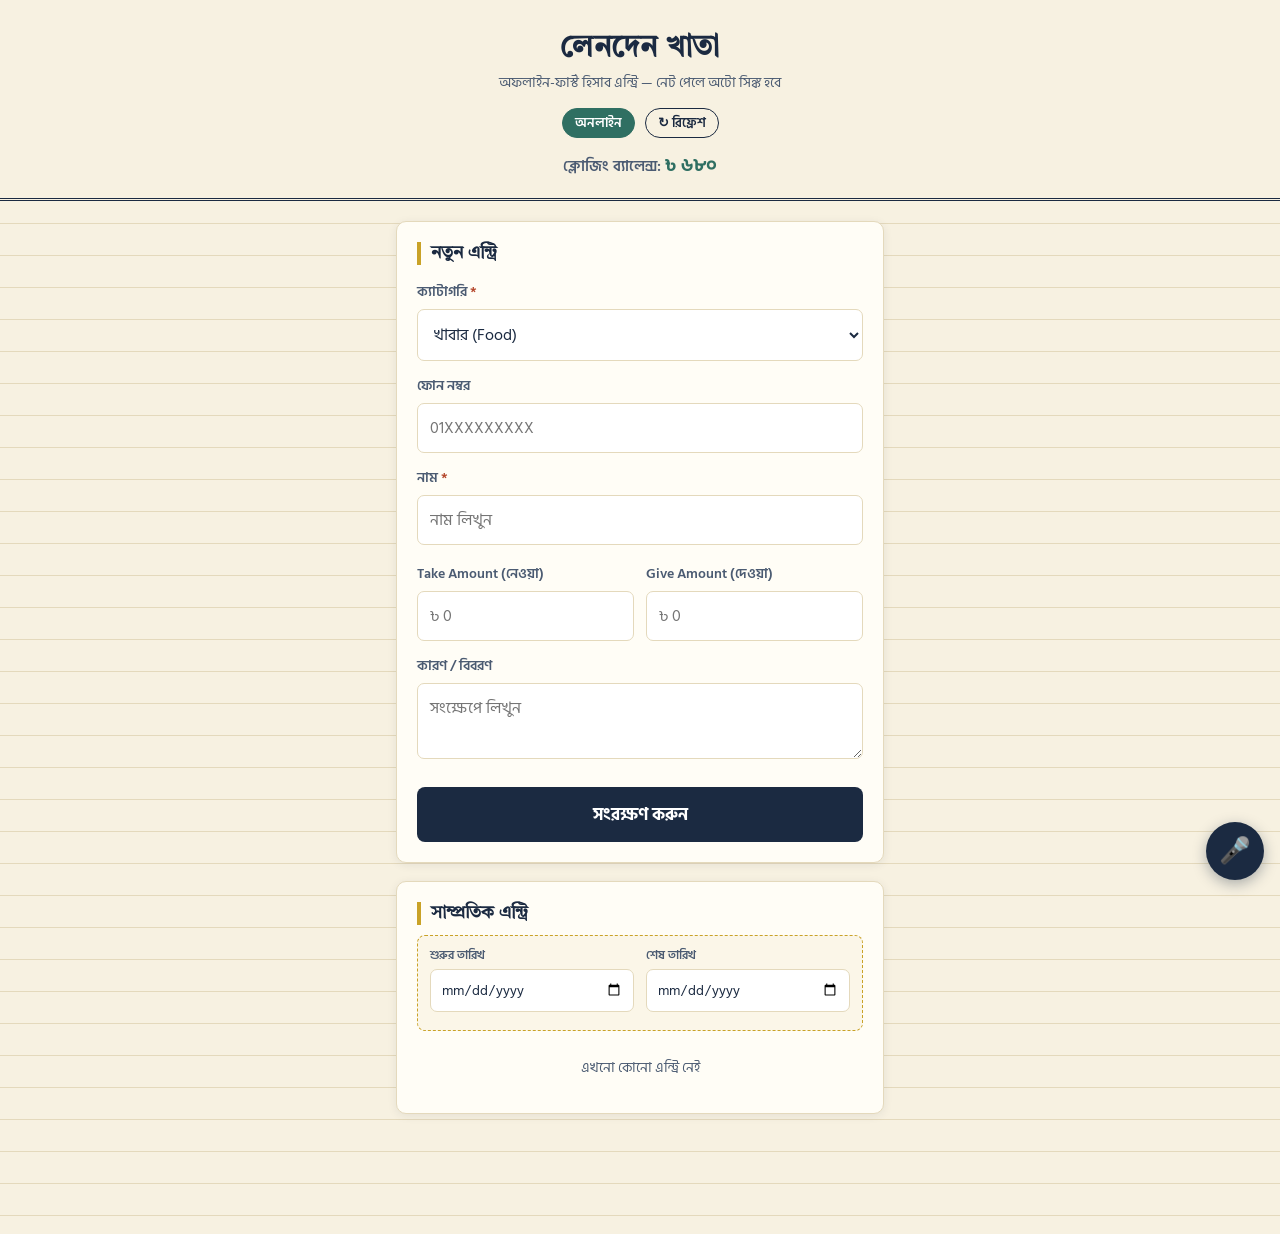
==== index (1).html @ a09d9f5d "Add files via upload" ====
<!DOCTYPE html>
<html lang="bn">
<head>
<meta charset="UTF-8">
<meta name="viewport" content="width=device-width, initial-scale=1, viewport-fit=cover">
<meta name="theme-color" content="#1B2A41">
<title>লেনদেন খাতা</title>
<link rel="manifest" href="./manifest.json">
<link rel="preconnect" href="https://fonts.googleapis.com">
<link href="https://fonts.googleapis.com/css2?family=Tiro+Bangla&family=Hind+Siliguri:wght@400;500;600;700&display=swap" rel="stylesheet">
<style>
  :root{
    --paper:#F7F1E1;
    --paper-line:#E4D9BC;
    --ink:#1B2A41;
    --ink-soft:#4B5B72;
    --teal:#2F6F62;
    --rust:#B5482D;
    --gold:#C9A227;
    --card:#FFFDF6;
  }
  *{box-sizing:border-box;}
  body{
    margin:0;
    font-family:'Hind Siliguri', sans-serif;
    background:
      repeating-linear-gradient(var(--paper) 0 31px, var(--paper-line) 31px 32px),
      var(--paper);
    color:var(--ink);
    min-height:100vh;
    padding-bottom:100px;
  }
  header{
    padding:28px 20px 18px;
    text-align:center;
    border-bottom:3px double var(--ink);
    background:var(--paper);
  }
  header h1{
    font-family:'Tiro Bangla', serif;
    font-size:1.9rem;
    margin:0 0 4px;
    letter-spacing:.5px;
  }
  header p{margin:0;color:var(--ink-soft);font-size:.85rem;}
  #status-bar{
    max-width:520px;margin:14px auto 0;padding:0 16px;
    display:flex;justify-content:center;gap:10px;font-size:.8rem;
  }
  .pill{
    padding:4px 12px;border-radius:20px;font-weight:600;
    border:1px solid var(--ink);
  }
  .pill.online{background:var(--teal);color:#fff;border-color:var(--teal);}
  .pill.offline{background:var(--rust);color:#fff;border-color:var(--rust);}
  .pill.pending{background:var(--gold);color:var(--ink);border-color:var(--gold);}
  button.pill.refresh{background:transparent;color:var(--ink);font-family:inherit;font-size:.8rem;cursor:pointer;}

  main{max-width:520px;margin:20px auto;padding:0 16px;}

  .card{
    background:var(--card);
    border:1px solid var(--paper-line);
    border-radius:10px;
    box-shadow:0 2px 10px rgba(27,42,65,.08);
    padding:20px;
    margin-bottom:18px;
  }
  .card h2{
    font-family:'Tiro Bangla', serif;
    font-size:1.1rem;
    margin:0 0 16px;
    color:var(--ink);
    border-left:4px solid var(--gold);
    padding-left:10px;
  }
  label{display:block;font-size:.85rem;font-weight:600;margin:14px 0 6px;color:var(--ink-soft);}
  #balanceBar{
    max-width:520px;margin:12px auto 0;padding:0 16px;text-align:center;
    font-size:.95rem;font-weight:600;color:var(--ink-soft);
  }
  #balanceBar b{font-size:1.15rem;color:var(--teal);}
  #balanceBar b.neg{color:var(--rust);}

  .filter-box{
    margin:0 0 12px;padding:10px 12px;background:#FBF6E8;
    border:1px dashed var(--gold);border-radius:8px;
  }
  .filter-box label{margin:0 0 4px;font-size:.75rem;}
  .filter-box input[type=date]{padding:8px 10px;font-size:.9rem;}
  .filter-actions{display:flex;justify-content:space-between;align-items:center;margin-top:8px;gap:10px;}
  .filter-summary{font-size:.75rem;color:var(--ink-soft);}
  button.clear-filter{
    border:1px solid var(--ink-soft);background:transparent;color:var(--ink);
    border-radius:6px;padding:5px 12px;font-size:.78rem;font-family:inherit;cursor:pointer;
  }

  #voiceFab{
    position:fixed;right:16px;bottom:calc(20px + env(safe-area-inset-bottom, 0px));
    width:58px;height:58px;border-radius:50%;border:none;cursor:pointer;
    background:var(--ink);color:#fff;font-size:1.6rem;line-height:1;
    box-shadow:0 4px 14px rgba(27,42,65,.35);z-index:40;
    display:flex;align-items:center;justify-content:center;
  }
  #voiceFab.listening{background:var(--rust);animation:pulse 1.1s infinite;}
  @keyframes pulse{
    0%{box-shadow:0 0 0 0 rgba(181,72,45,.55);}
    100%{box-shadow:0 0 0 18px rgba(181,72,45,0);}
  }
  #voiceBubble{
    position:fixed;right:16px;bottom:calc(88px + env(safe-area-inset-bottom, 0px));
    max-width:min(300px, calc(100vw - 32px));
    background:var(--card);border:1.5px solid var(--ink);border-radius:10px;
    padding:10px 12px;font-size:.85rem;box-shadow:0 4px 14px rgba(27,42,65,.2);
    z-index:40;display:none;
  }
  #voiceBubble.show{display:block;}

  select, input[type=text], input[type=tel], input[type=number], input[type=date], textarea{
    width:100%;padding:11px 12px;border:1.5px solid var(--paper-line);
    border-radius:7px;font-size:1rem;font-family:inherit;background:#fff;color:var(--ink);
  }
  select:focus, input:focus, textarea:focus{outline:2px solid var(--teal);border-color:var(--teal);}
  .row2{display:grid;grid-template-columns:1fr 1fr;gap:12px;}
  .hint{font-size:.75rem;color:var(--ink-soft);margin-top:4px;}
  .hint.found{color:var(--teal);font-weight:600;}
  .req::after{content:' *';color:var(--rust);}

  .sms-box{
    margin-top:16px;padding:12px;background:#FBF6E8;border:1px dashed var(--gold);
    border-radius:7px;display:flex;align-items:flex-start;gap:10px;
  }
  .sms-box input{width:auto;margin-top:3px;}
  .sms-box label{margin:0;font-weight:500;color:var(--ink);}

  button.submit{
    width:100%;margin-top:20px;padding:14px;border:none;border-radius:8px;
    background:var(--ink);color:#fff;font-size:1.05rem;font-weight:700;
    font-family:'Hind Siliguri',sans-serif;cursor:pointer;
  }
  button.submit:active{transform:scale(.99);}

  .entries h2{margin-bottom:10px;}
  .entry{
    display:flex;justify-content:space-between;align-items:center;
    padding:10px 0;border-bottom:1px solid var(--paper-line);gap:10px;
  }
  .entry:last-child{border-bottom:none;}
  .entry .meta{font-size:.78rem;color:var(--ink-soft);}
  .entry .cat{font-weight:600;}
  .entry .amt.take{color:var(--teal);font-weight:700;}
  .entry .amt.give{color:var(--rust);font-weight:700;}
  .badge{font-size:.7rem;padding:2px 8px;border-radius:10px;white-space:nowrap;}
  .badge.synced{background:#E4F1EC;color:var(--teal);}
  .badge.pending{background:#FBEFE0;color:#8a6d1f;}
  .empty{color:var(--ink-soft);font-size:.85rem;text-align:center;padding:14px 0;}

  #toast{
    position:fixed;bottom:18px;left:50%;transform:translateX(-50%);
    background:var(--ink);color:#fff;padding:10px 18px;border-radius:8px;
    font-size:.85rem;opacity:0;pointer-events:none;transition:opacity .25s;z-index:50;
  }
  #toast.show{opacity:1;}
</style>
</head>
<body>

<header>
  <h1>লেনদেন খাতা</h1>
  <p>অফলাইন-ফার্স্ট হিসাব এন্ট্রি — নেট পেলে অটো সিঙ্ক হবে</p>
  <div id="status-bar">
    <span id="netPill" class="pill offline">অফলাইন</span>
    <span id="pendingPill" class="pill pending" style="display:none;">0 পেন্ডিং</span>
    <button type="button" id="refreshBtn" class="pill refresh">↻ রিফ্রেশ</button>
  </div>
  <div id="balanceBar">ক্লোজিং ব্যালেন্স: <b id="balanceVal">৳ ০</b></div>
</header>

<main>
  <form class="card" id="entryForm">
    <h2>নতুন এন্ট্রি</h2>

    <label class="req">ক্যাটাগরি</label>
    <select id="category" required></select>

    <label id="phoneLabel">ফোন নম্বর</label>
    <input type="tel" id="phone" placeholder="01XXXXXXXXX" inputmode="numeric">
    <div class="hint" id="phoneHint"></div>

    <label class="req" id="nameLabel">নাম</label>
    <select id="nameSelect" style="display:none;"></select>
    <input type="text" id="name" required placeholder="নাম লিখুন">
    <div class="hint" id="nameHint"></div>

    <div class="row2">
      <div>
        <label>Take Amount (নেওয়া)</label>
        <input type="number" id="takeAmount" min="0" placeholder="৳ 0">
      </div>
      <div>
        <label>Give Amount (দেওয়া)</label>
        <input type="number" id="giveAmount" min="0" placeholder="৳ 0">
      </div>
    </div>

    <label>কারণ / বিবরণ</label>
    <textarea id="reason" rows="2" placeholder="সংক্ষেপে লিখুন"></textarea>

    <div class="sms-box" id="smsBox" style="display:none;">
      <input type="checkbox" id="sendSms">
      <label for="sendSms">সাবমিটের পর SMS App খুলে মেসেজ পাঠানোর সুযোগ দাও (ট্যাপ করে Send করতে হবে)</label>
    </div>

    <button type="submit" class="submit">সংরক্ষণ করুন</button>
  </form>

  <div class="card entries">
    <h2>সাম্প্রতিক এন্ট্রি</h2>
    <div class="filter-box">
      <div class="row2">
        <div>
          <label for="fromDate">শুরুর তারিখ</label>
          <input type="date" id="fromDate">
        </div>
        <div>
          <label for="toDate">শেষ তারিখ</label>
          <input type="date" id="toDate">
        </div>
      </div>
      <div class="filter-actions">
        <span class="filter-summary" id="filterSummary"></span>
        <button type="button" class="clear-filter" id="clearFilter" style="display:none;">ফিল্টার মুছুন</button>
      </div>
    </div>
    <div id="entryList"></div>
  </div>
</main>

<div id="voiceBubble"></div>
<button type="button" id="voiceFab" aria-label="ভয়েস এন্ট্রি">🎤</button>
<div id="toast"></div>

<script>
/* ================== কনফিগ ================== */
// এখানে আপনার Deploy করা Apps Script Web App URL বসান
const APPS_SCRIPT_URL = 'https://script.google.com/macros/s/AKfycbyZnIeZvuDSMK1JLPseCacLXDv7cpsm4pfjBsElm9SwBecj0oipx8O3aHS1PeA_FQvZ/exec';
const SENDER_NAME = 'সোহেল রানা';
// Sheet-এর 'My Inventory' শিটের G2 ঘরের শুরুর ব্যালেন্স (ক্লোজিং ব্যালেন্সে যোগ হয়)
const OPENING_BALANCE = 680;

const CATEGORIES = [
  ['Food','খাবার'], ['Gifts','উপহার'], ['Health/Medical','স্বাস্থ্য/চিকিৎসা'],
  ['Transportation','যাতায়াত'], ['Personal','ব্যক্তিগত'],
  ['Giving Loan','ঋণ দেওয়া'], ['Taking Loan','ঋণ নেওয়া'],
  ['Loan Repaid','ঋণ ফেরত পাওয়া'], ['Loan Paid','ঋণ পরিশোধ'],
  ['Credit Purchase','বাকিতে ক্রয়'], ['Credit Purchase Loan Paid','বাকি পরিশোধ'],
  ['Net & Electricity Bill','নেট ও বিদ্যুৎ বিল'], ['Travel','ভ্রমণ'],
  ['Donate','দান'], ['Savings','সঞ্চয়'], ['Other','অন্যান্য']
];
const PHONE_REQUIRED = ['Giving Loan','Loan Paid','Taking Loan','Loan Repaid','Credit Purchase','Credit Purchase Loan Paid'];
const SMS_ALLOWED = PHONE_REQUIRED; // একই লিস্ট

// নামের ড্রপডাউনে কাদের দেখাবে:
// 'iOwe'    = যাদের কাছে আমি ঋণী (তারা আমার কাছে টাকা পাবে)
// 'theyOwe' = যারা আমার কাছে ঋণী
// দুটোতেই "আমার কাছে যারা টাকা পাবে" চাইলে 'Loan Repaid' এর মান 'iOwe' করে দিন।
const PERSON_PICK = { 'Loan Paid': 'iOwe', 'Loan Repaid': 'theyOwe' };
let entriesCache = [];

const SMS_TEMPLATES = {
  'Taking Loan': (name, amt) => `ধন্যবাদ, ${name}।\nআপনাকে জানানো যাচ্ছে যে, ${SENDER_NAME} আপনার কাছ থেকে ${amt} টাকা ঋণ গ্রহণ করেছেন।\nইনশাআল্লাহ নির্ধারিত সময়ের মধ্যে আপনি সম্পূর্ণ টাকা ফেরত পাবেন।\nআপনার সহযোগিতার জন্য আন্তরিক ধন্যবাদ।`,
  'Loan Paid': (name, amt) => `ধন্যবাদ, ${name}।\nআপনাকে জানানো যাচ্ছে যে, ${SENDER_NAME} আপনার কাছ থেকে নেওয়া ${amt} টাকা ঋণ পরিশোধ করেছেন।\nইনশাআল্লাহ ভবিষ্যতেও আপনার সাথে এই সুন্দর সম্পর্ক বজায় থাকবে।\nআপনার সহযোগিতা ও বিশ্বাসের জন্য আন্তরিক ধন্যবাদ।`,
  'Giving Loan': (name, amt) => `ধন্যবাদ, ${name}।\nআপনাকে জানানো যাচ্ছে যে, আপনি ${SENDER_NAME} এর কাছ থেকে ${amt} টাকা নিয়েছেন।\nইনশাআল্লাহ আমাদের লেনদেন সুষ্ঠ এবং সুন্দর হবে।\nআপনার সহযোগিতা ও বিশ্বাসের জন্য আন্তরিক ধন্যবাদ।`,
  'Loan Repaid': (name, amt) => `ধন্যবাদ, ${name}।\nআপনাকে জানানো যাচ্ছে যে, আপনি ${SENDER_NAME} এর কাছ থেকে নেওয়া ${amt} টাকা পরিশোধ করেছেন।\nইনশাআল্লাহ আমাদের লেনদেন সুষ্ঠ এবং সুন্দর হবে।\nআপনার সহযোগিতা ও বিশ্বাসের জন্য আন্তরিক ধন্যবাদ।`,
  'Credit Purchase': (name, amt) => `ধন্যবাদ, ${name}।\nআপনাকে জানানো যাচ্ছে যে, ${SENDER_NAME} আপনার কাছ থেকে বাকিতে ক্রয় করেছেন, যার মোট মূল্য ${amt} টাকা।\nইনশাআল্লাহ নির্ধারিত সময়ের মধ্যে সম্পূর্ণ টাকা পরিশোধ করা হবে।\nআপনার সহযোগিতা ও বিশ্বাসের জন্য আন্তরিক ধন্যবাদ।`,
  'Credit Purchase Loan Paid': (name, amt) => `ধন্যবাদ, ${name}।\nআপনাকে জানানো যাচ্ছে যে, ${SENDER_NAME} আপনার কাছ থেকে বাকিতে ক্রয় করা পণ্যের জন্য বকেয়া ${amt} টাকা পরিশোধ করেছেন।\nইনশাআল্লাহ ভবিষ্যতেও আমাদের এই সুন্দর লেনদেন সম্পর্ক বজায় থাকবে।\nআপনার সহযোগিতা ও বিশ্বাসের জন্য আন্তরিক ধন্যবাদ।`
};

/* ================== IndexedDB ================== */
let db;
function openDB(){
  return new Promise((resolve, reject) => {
    const req = indexedDB.open('ledgerDB', 1);
    req.onupgradeneeded = () => {
      const d = req.result;
      if(!d.objectStoreNames.contains('entries')){
        const store = d.createObjectStore('entries', {keyPath:'id', autoIncrement:true});
        store.createIndex('synced', 'synced');
      }
    };
    req.onsuccess = () => { db = req.result; resolve(db); };
    req.onerror = () => reject(req.error);
  });
}
function txStore(mode='readonly'){
  return db.transaction('entries', mode).objectStore('entries');
}
function addEntry(entry){
  return new Promise((res, rej) => {
    const r = txStore('readwrite').add(entry);
    r.onsuccess = () => res(r.result);
    r.onerror = () => rej(r.error);
  });
}
function getAllEntries(){
  return new Promise((res, rej) => {
    const r = txStore().getAll();
    r.onsuccess = () => res(r.result.sort((a, b) => (Date.parse(b.dateTime) || 0) - (Date.parse(a.dateTime) || 0)));
    r.onerror = () => rej(r.error);
  });
}
function markSynced(id){
  return new Promise((res, rej) => {
    const store = txStore('readwrite');
    const g = store.get(id);
    g.onsuccess = () => {
      const val = g.result;
      if(!val) return res();
      val.synced = true;
      const p = store.put(val);
      p.onsuccess = () => res();
      p.onerror = () => rej(p.error);
    };
    g.onerror = () => rej(g.error);
  });
}

// Sheet থেকে আনা তালিকা দিয়ে সিঙ্কড এন্ট্রি বদলে ফেলে (পেন্ডিং এন্ট্রি অক্ষত থাকে)
function replaceSynced(rows){
  return new Promise((res, rej) => {
    const tx = db.transaction('entries', 'readwrite');
    const store = tx.objectStore('entries');
    const req = store.getAll();
    req.onsuccess = () => {
      req.result.forEach(e => { if(e.synced) store.delete(e.id); });
      rows.forEach(r => store.add({
        dateTime: r.dateTime || new Date(0).toISOString(),
        category: r.category || '',
        name: r.name || '',
        phone: r.phone || '',
        takeAmount: r.takeAmount === '' || r.takeAmount == null ? '' : String(r.takeAmount),
        giveAmount: r.giveAmount === '' || r.giveAmount == null ? '' : String(r.giveAmount),
        reason: r.reason || '',
        synced: true,
        fromSheet: true
      }));
    };
    tx.oncomplete = () => res();
    tx.onerror = () => rej(tx.error);
    tx.onabort = () => rej(tx.error);
  });
}

/* ================== UI Init ================== */
const $ = (id) => document.getElementById(id);
const categorySel = $('category');
CATEGORIES.forEach(([val, label]) => {
  const o = document.createElement('option');
  o.value = val; o.textContent = `${label} (${val})`;
  categorySel.appendChild(o);
});

function updateCategoryUI(){
  const cat = categorySel.value;
  const needsPhone = PHONE_REQUIRED.includes(cat);
  $('phone').required = needsPhone;
  $('phoneLabel').className = needsPhone ? 'req' : '';
  $('smsBox').style.display = SMS_ALLOWED.includes(cat) ? 'flex' : 'none';
  if(!SMS_ALLOWED.includes(cat)) $('sendSms').checked = false;
  refreshNameSelect();
}
categorySel.addEventListener('change', updateCategoryUI);
updateCategoryUI();

/* ফোন নম্বর দিয়ে Name অটো-ফিল */
let phoneTimer;
$('phone').addEventListener('input', () => {
  clearTimeout(phoneTimer);
  const phone = $('phone').value.trim();
  $('phoneHint').textContent = '';
  $('phoneHint').className = 'hint';
  if(phone.length < 6 || !navigator.onLine || APPS_SCRIPT_URL.includes('PASTE_')) return;
  phoneTimer = setTimeout(async () => {
    try{
      $('phoneHint').textContent = 'চেক করা হচ্ছে...';
      const res = await fetch(`${APPS_SCRIPT_URL}?action=checkPhone&phone=${encodeURIComponent(phone)}`);
      const data = await res.json();
      if(data.found){
        $('name').value = data.name;
        $('phoneHint').textContent = `✓ পূর্ব পরিচিত নাম্বার: ${data.name}`;
        $('phoneHint').className = 'hint found';
      } else {
        $('phoneHint').textContent = 'নতুন নম্বর — নাম লিখুন';
      }
    }catch(err){
      $('phoneHint').textContent = '';
    }
  }, 500);
});

/* ================== Submit ================== */
$('entryForm').addEventListener('submit', async (e) => {
  e.preventDefault();
  const cat = categorySel.value;
  const name = getNameValue();
  const phone = $('phone').value.trim();
  const takeAmount = $('takeAmount').value || '';
  const giveAmount = $('giveAmount').value || '';
  const reason = $('reason').value.trim();
  const wantSms = $('sendSms').checked;

  if(PHONE_REQUIRED.includes(cat) && !phone){
    toast('এই ক্যাটাগরিতে ফোন নম্বর আবশ্যক');
    return;
  }

  const entry = {
    dateTime: new Date().toISOString(),
    category: cat, name, phone, takeAmount, giveAmount, reason,
    synced: false
  };
  const id = await addEntry(entry);
  await renderEntries();
  toast('সংরক্ষণ হয়েছে ✓');

  const smsUrl = (wantSms && SMS_ALLOWED.includes(cat) && phone)
    ? buildSmsLink(cat, name, phone, takeAmount, giveAmount) : null;

  $('entryForm').reset();
  updateCategoryUI();

  if(navigator.onLine) syncAll();

  // SMS App খোলা (ইউজারকে ট্যাপ করে Send করতে হবে)
  if(smsUrl) setTimeout(() => { window.location.href = smsUrl; }, 300);
});

function buildSmsLink(cat, name, phone, takeAmount, giveAmount){
  const amt = takeAmount || giveAmount || '0';
  const template = SMS_TEMPLATES[cat];
  if(!template) return null;
  const msg = template(name, amt);
  return `sms:${phone}?body=${encodeURIComponent(msg)}`;
}

/* ================== Sync ================== */
// syncAll ও pull একসাথে না চলার জন্য সিরিয়াল লক
let lockChain = Promise.resolve();
function withLock(fn){
  const p = lockChain.then(fn, fn);
  lockChain = p.catch(() => {});
  return p;
}
function syncAll(){ return withLock(_syncAll); }
function pullFromSheet(){ return withLock(_pullFromSheet); }
async function syncAndPull(){
  await syncAll();
  await pullFromSheet();
}

let lastPull = 0;
async function _pullFromSheet(){
  if(!navigator.onLine || APPS_SCRIPT_URL.includes('PASTE_')) return false;
  try{
    const res = await fetch(`${APPS_SCRIPT_URL}?action=getEntries`);
    const data = await res.json();
    if(!data || !data.success || !Array.isArray(data.entries)) return false;
    await replaceSynced(data.entries);
    lastPull = Date.now();
    await renderEntries();
    return true;
  }catch(err){
    return false;
  }
}

async function _syncAll(){
  const all = await getAllEntries();
  const pending = all.filter(x => !x.synced);
  updatePendingPill(pending.length);
  if(APPS_SCRIPT_URL.includes('PASTE_')) return; // এখনো কনফিগার করা হয়নি

  for(const entry of pending){
    try{
      const res = await fetch(APPS_SCRIPT_URL, {
        method: 'POST',
        headers: {'Content-Type': 'text/plain;charset=utf-8'}, // preflight এড়াতে
        body: JSON.stringify({ action: 'submitForm', ...entry })
      });
      const data = await res.json();
      if(data && data.success){
        await markSynced(entry.id);
      }
    }catch(err){
      break; // নেট সমস্যা হলে থামিয়ে দাও, পরে আবার চেষ্টা হবে
    }
  }
  await renderEntries();
}

/* ================== ব্যালেন্স ও ব্যক্তি-তালিকা ================== */
const amtOf = (e) => Number(e.takeAmount || e.giveAmount || 0) || 0;
const bn = (n) => Number(n).toLocaleString('bn-BD');
const fromDate = $('fromDate'), toDate = $('toDate');

function updateBalance(all){
  let bal = OPENING_BALANCE;
  all.forEach(e => { bal += (Number(e.takeAmount) || 0) - (Number(e.giveAmount) || 0); });
  const el = $('balanceVal');
  el.textContent = (bal < 0 ? '-' : '') + '৳ ' + bn(Math.abs(bal));
  el.className = bal < 0 ? 'neg' : '';
}

function computePeople(all, mode){
  const plus  = mode === 'iOwe' ? 'Taking Loan' : 'Giving Loan';
  const minus = mode === 'iOwe' ? 'Loan Paid'   : 'Loan Repaid';
  const map = {};
  all.slice().reverse().forEach(e => { // পুরনো থেকে নতুন
    if(e.category !== plus && e.category !== minus) return;
    const key = e.phone || e.name;
    if(!key) return;
    const p = map[key] || (map[key] = {name: e.name, phone: e.phone || '', bal: 0});
    if(e.name) p.name = e.name;
    if(e.phone) p.phone = e.phone;
    p.bal += (e.category === plus ? 1 : -1) * amtOf(e);
  });
  return Object.values(map).filter(p => p.bal > 0).sort((a, b) => b.bal - a.bal);
}

function applyNameMode(){
  const mode = PERSON_PICK[categorySel.value];
  const sel = $('nameSelect'), input = $('name');
  if(!mode){
    sel.style.display = 'none'; sel.required = false;
    input.style.display = ''; input.required = true;
    return;
  }
  sel.style.display = ''; sel.required = true;
  const other = sel.value === '__other__';
  input.style.display = other ? '' : 'none';
  input.required = other;
}

function refreshNameSelect(){
  const mode = PERSON_PICK[categorySel.value];
  const sel = $('nameSelect');
  if(!mode){
    $('nameHint').textContent = '';
    applyNameMode();
    return;
  }
  const people = computePeople(entriesCache, mode);
  const prev = sel.value;
  sel.innerHTML = '';
  sel.add(new Option(people.length ? '— নাম বাছাই করুন —' : 'কোনো বকেয়া নেই', ''));
  people.forEach(p => {
    const o = new Option(`${p.name} — ৳${bn(p.bal)}`, p.name);
    o.dataset.phone = p.phone;
    sel.add(o);
  });
  sel.add(new Option('✎ অন্য নাম লিখুন', '__other__'));
  if([...sel.options].some(o => o.value === prev)) sel.value = prev;
  $('nameHint').textContent = mode === 'iOwe'
    ? 'যাদের কাছে আপনি ঋণী (তারা আপনার কাছে টাকা পাবে)'
    : 'যারা আপনার কাছে ঋণী';
  $('nameHint').className = 'hint';
  applyNameMode();
}

$('nameSelect').addEventListener('change', () => {
  const sel = $('nameSelect');
  const opt = sel.options[sel.selectedIndex];
  if(opt && opt.dataset.phone) $('phone').value = opt.dataset.phone;
  applyNameMode();
});

function getNameValue(){
  if(PERSON_PICK[categorySel.value] && $('nameSelect').value !== '__other__'){
    return $('nameSelect').value;
  }
  return $('name').value.trim();
}

function setNameValue(name, phone){
  if(PERSON_PICK[categorySel.value]){
    const sel = $('nameSelect');
    const opt = [...sel.options].find(o => o.value === name);
    if(opt){
      sel.value = name;
      if(!phone) phone = opt.dataset.phone || '';
    } else {
      sel.value = '__other__';
      $('name').value = name;
    }
    applyNameMode();
  } else {
    $('name').value = name;
  }
  $('phone').value = phone || '';
}

/* ================== তারিখ ফিল্টার ================== */
function ymd(iso){
  const d = new Date(iso);
  return d.getFullYear() + '-' + String(d.getMonth() + 1).padStart(2, '0') + '-' + String(d.getDate()).padStart(2, '0');
}
[fromDate, toDate].forEach(el => el.addEventListener('change', renderEntries));
$('clearFilter').addEventListener('click', () => {
  fromDate.value = ''; toDate.value = '';
  renderEntries();
});

/* ================== রেন্ডার ================== */
async function renderEntries(){
  const all = await getAllEntries();
  entriesCache = all;
  updatePendingPill(all.filter(x => !x.synced).length);
  updateBalance(all);
  refreshNameSelect();

  let from = fromDate.value, to = toDate.value;
  if(from && to && from > to){ const t = from; from = to; to = t; }
  const filtering = !!(from || to);
  $('clearFilter').style.display = filtering ? '' : 'none';

  let rows = all;
  if(filtering){
    rows = all.filter(e => {
      const d = ymd(e.dateTime);
      return (!from || d >= from) && (!to || d <= to);
    });
    const tk = rows.reduce((s, e) => s + (Number(e.takeAmount) || 0), 0);
    const gv = rows.reduce((s, e) => s + (Number(e.giveAmount) || 0), 0);
    $('filterSummary').textContent = `${bn(rows.length)}টি এন্ট্রি | নেওয়া ৳${bn(tk)} | দেওয়া ৳${bn(gv)}`;
  } else {
    $('filterSummary').textContent = '';
  }

  const list = $('entryList');
  if(all.length === 0){
    list.innerHTML = '<div class="empty">এখনো কোনো এন্ট্রি নেই</div>';
    return;
  }
  if(rows.length === 0){
    list.innerHTML = '<div class="empty">এই সময়ে কোনো এন্ট্রি নেই</div>';
    return;
  }
  list.innerHTML = (filtering ? rows : rows.slice(0, 30)).map(e => {
    const amt = e.takeAmount ? `<span class="amt take">+৳${e.takeAmount}</span>` :
                e.giveAmount ? `<span class="amt give">-৳${e.giveAmount}</span>` : '';
    const dt = new Date(e.dateTime);
    const dtStr = dt.toLocaleDateString('bn-BD') + ' ' + dt.toLocaleTimeString('bn-BD', {hour:'2-digit', minute:'2-digit'});
    return `<div class="entry">
      <div>
        <div class="cat">${e.category}${e.name ? ' — ' + e.name : ''}</div>
        <div class="meta">${dtStr}</div>
      </div>
      <div style="text-align:right;">
        ${amt}<br>
        <span class="badge ${e.synced ? 'synced' : 'pending'}">${e.synced ? '✓ সিঙ্কড' : '⏳ পেন্ডিং'}</span>
      </div>
    </div>`;
  }).join('');
}

/* ================== ভয়েস এন্ট্রি ================== */
const SR = window.SpeechRecognition || window.webkitSpeechRecognition;
const fab = $('voiceFab'), bubble = $('voiceBubble');
let recog = null, listening = false;

function showBubble(t){ bubble.textContent = t; bubble.classList.add('show'); }
function hideBubble(){ bubble.classList.remove('show'); }

const bnToEn = (s) => s.replace(/[০-৯]/g, d => '০১২৩৪৫৬৭৮৯'.indexOf(d));

const MUL = {'হাজার':1000,'লাখ':100000,'লক্ষ':100000,'শত':100,'শো':100,'শ':100};
const NUM_WORDS = {'দেড়':1.5,'আড়াই':2.5,'এক':1,'দুই':2,'তিন':3,'চার':4,'পাঁচ':5,'ছয়':6,'সাত':7,'আট':8,'নয়':9,'দশ':10,
  'বিশ':20,'ত্রিশ':30,'চল্লিশ':40,'পঞ্চাশ':50,'ষাট':60,'সত্তর':70,'আশি':80,'নব্বই':90};

function parseAmount(text){
  const t = bnToEn(text).replace(/,/g, '');
  const M = 'হাজার|লাখ|লক্ষ|শত|শো|শ';
  let m = t.match(new RegExp(`(\\d+(?:\\.\\d+)?)\\s*(${M})?\\s*টাকা`)) ||
          t.match(new RegExp(`(\\d+(?:\\.\\d+)?)\\s*(${M})?(?=\\s|$)`));
  if(m) return Math.round(parseFloat(m[1]) * (MUL[m[2]] || 1));
  const keys = Object.keys(NUM_WORDS).join('|');
  m = t.match(new RegExp(`(${keys})\\s*(${M})`));
  if(m) return Math.round(NUM_WORDS[m[1]] * MUL[m[2]]);
  m = t.match(new RegExp(`(${keys})\\s*টাকা`));
  if(m) return Math.round(NUM_WORDS[m[1]]);
  return 0;
}

function detectCategory(t){
  const has = (...w) => w.some(x => t.includes(x));
  if(has('বাকি', 'বাকী')){
    if(has('পরিশোধ', 'শোধ', 'দিয়েছি', 'দিলাম', 'মিটিয়ে')) return ['Credit Purchase Loan Paid', 'give'];
    return ['Credit Purchase', 'take'];
  }
  if(has('লোন', 'ঋণ', 'ধার', 'কর্জ', 'ফেরত')){
    if(has('ফেরত দিয়েছে', 'ফেরত দিল', 'ফেরত পেয়েছি', 'ফেরত পেলাম', 'পরিশোধ করেছে', 'পরিশোধ করল', 'শোধ করেছে', 'শোধ করল', 'ফেরত এসেছে'))
      return ['Loan Repaid', 'take'];
    if(has('ফেরত দিয়েছি', 'ফেরত দিলাম', 'পরিশোধ', 'শোধ'))
      return ['Loan Paid', 'give'];
    if(has('নিয়েছি', 'নিলাম', 'নিয়েছিলাম', 'পেয়েছি', 'পেলাম'))
      return ['Taking Loan', 'take'];
    if(has('দিয়েছি', 'দিলাম', 'দিয়েছিলাম', 'দেওয়া'))
      return ['Giving Loan', 'give'];
  }
  if(has('বিল', 'নেট', 'ইন্টারনেট', 'বিদ্যুৎ', 'কারেন্ট')) return ['Net & Electricity Bill', 'give'];
  if(has('ঔষধ', 'ওষুধ', 'ডাক্তার', 'চিকিৎসা', 'হাসপাতাল')) return ['Health/Medical', 'give'];
  if(has('দান', 'সদকা', 'যাকাত')) return ['Donate', 'give'];
  if(has('সঞ্চয়', 'জমা')) return ['Savings', 'give'];
  if(has('উপহার', 'গিফট')) return ['Gifts', 'give'];
  if(has('ভ্রমণ', 'ঘুরতে')) return ['Travel', 'give'];
  if(has('যাতায়াত', 'ভাড়া', 'রিকশা', 'বাস', 'সিএনজি', 'উবার', 'পাঠাও')) return ['Transportation', 'give'];
  if(has('খাবার', 'খাওয়া', 'বাজার', 'নাস্তা', 'চা ', 'রেস্টুরেন্ট')) return ['Food', 'give'];
  if(has('ব্যক্তিগত')) return ['Personal', 'give'];
  if(has('বেতন', 'ইনকাম')) return ['Other', 'take'];
  return ['Other', 'give'];
}

function knownPeople(){
  const seen = new Map();
  entriesCache.forEach(e => { // নতুন আগে
    if(!e.name) return;
    const p = seen.get(e.name);
    if(!p) seen.set(e.name, {name: e.name, phone: e.phone || ''});
    else if(!p.phone && e.phone) p.phone = e.phone;
  });
  return [...seen.values()];
}

function extractPerson(text){
  const known = knownPeople().filter(p => p.name.length >= 2).sort((a, b) => b.name.length - a.name.length);
  const hit = known.find(p => text.includes(p.name));
  if(hit) return hit;

  let m = text.match(/^(.+?)(?:\s*(?:এর|ের))?\s+(?:কাছ\s*থেকে|কাছে|থেকে)/) ||
          text.match(/^(.+?)\s*কে\s/);
  if(!m) return null;
  const name = m[1].replace(/^(আমি|আজ|গতকাল|আমার)\s+/, '').trim();
  if(!name || /\d|টাকা/.test(bnToEn(name))) return null;
  return {name, phone: ''};
}

function applyVoiceEntry(text){
  const [cat, field] = detectCategory(text);
  const amount = parseAmount(text);
  const person = extractPerson(text);

  categorySel.value = cat;
  updateCategoryUI();
  $('takeAmount').value = (field === 'take' && amount) ? amount : '';
  $('giveAmount').value = (field === 'give' && amount) ? amount : '';
  $('reason').value = text;
  if(person) setNameValue(person.name, person.phone);
  else { $('phone').value = ''; if(!PERSON_PICK[cat]) $('name').value = ''; }

  $('entryForm').scrollIntoView({behavior: 'smooth', block: 'start'});
  toast('ভয়েস থেকে ফর্ম পূরণ হয়েছে — যাচাই করে সংরক্ষণ করুন');
}

fab.addEventListener('click', () => {
  if(!SR){ toast('এই ব্রাউজারে ভয়েস সাপোর্ট নেই (Chrome ব্যবহার করুন)'); return; }
  if(listening){ recog.stop(); return; }
  if(!navigator.onLine){ toast('ভয়েসের জন্য ইন্টারনেট লাগবে'); return; }

  recog = new SR();
  recog.lang = 'bn-BD';
  recog.interimResults = true;
  recog.continuous = false;
  let finalText = '';

  recog.onstart = () => { listening = true; fab.classList.add('listening'); showBubble('শুনছি… বলুন'); };
  recog.onresult = (ev) => {
    let interim = '';
    for(let i = ev.resultIndex; i < ev.results.length; i++){
      const t = ev.results[i][0].transcript;
      if(ev.results[i].isFinal) finalText += t; else interim += t;
    }
    showBubble((finalText + interim) || 'শুনছি…');
  };
  recog.onerror = (ev) => {
    if(ev.error === 'not-allowed' || ev.error === 'service-not-allowed') toast('মাইক্রোফোনের অনুমতি দিন');
    else if(ev.error === 'no-speech') toast('কিছু শোনা যায়নি, আবার চেষ্টা করুন');
    else toast('ভয়েস ত্রুটি: ' + ev.error);
  };
  recog.onend = () => {
    listening = false;
    fab.classList.remove('listening');
    const text = finalText.trim();
    if(text){
      showBubble('“' + text + '”');
      applyVoiceEntry(text);
      setTimeout(hideBubble, 2500);
    } else hideBubble();
  };
  try{ recog.start(); }catch(e){ toast('ভয়েস শুরু করা যায়নি'); }
});

/* ================== স্ট্যাটাস বার ================== */
function updateNetPill(){
  const pill = $('netPill');
  if(navigator.onLine){
    pill.textContent = 'অনলাইন'; pill.className = 'pill online';
  } else {
    pill.textContent = 'অফলাইন'; pill.className = 'pill offline';
  }
}
function updatePendingPill(count){
  const pill = $('pendingPill');
  if(count > 0){
    pill.style.display = 'inline-block';
    pill.textContent = `${count} পেন্ডিং`;
  } else {
    pill.style.display = 'none';
  }
}
window.addEventListener('online', () => { updateNetPill(); syncAndPull(); });
document.addEventListener('visibilitychange', () => {
  if(document.visibilityState === 'visible' && navigator.onLine && Date.now() - lastPull > 60000) syncAndPull();
});
$('refreshBtn').addEventListener('click', async () => {
  if(!navigator.onLine){ toast('ইন্টারনেট নেই'); return; }
  toast('আপডেট হচ্ছে…');
  await syncAll();
  const ok = await pullFromSheet();
  toast(ok ? 'Sheet থেকে আপডেট হয়েছে ✓' : 'আপডেট করা যায়নি, পরে চেষ্টা করুন');
});
window.addEventListener('offline', updateNetPill);

let toastTimer;
function toast(msg){
  const t = $('toast');
  t.textContent = msg;
  t.classList.add('show');
  clearTimeout(toastTimer);
  toastTimer = setTimeout(() => t.classList.remove('show'), 2200);
}

/* ================== Init ================== */
(async function init(){
  await openDB();
  updateNetPill();
  await renderEntries();
  if(navigator.onLine) syncAndPull();
  setInterval(() => { if(navigator.onLine) syncAll(); }, 30000);

  if('serviceWorker' in navigator){
    try{ await navigator.serviceWorker.register('./service-worker.js'); }catch(e){}
  }
})();
</script>
</body>
</html>
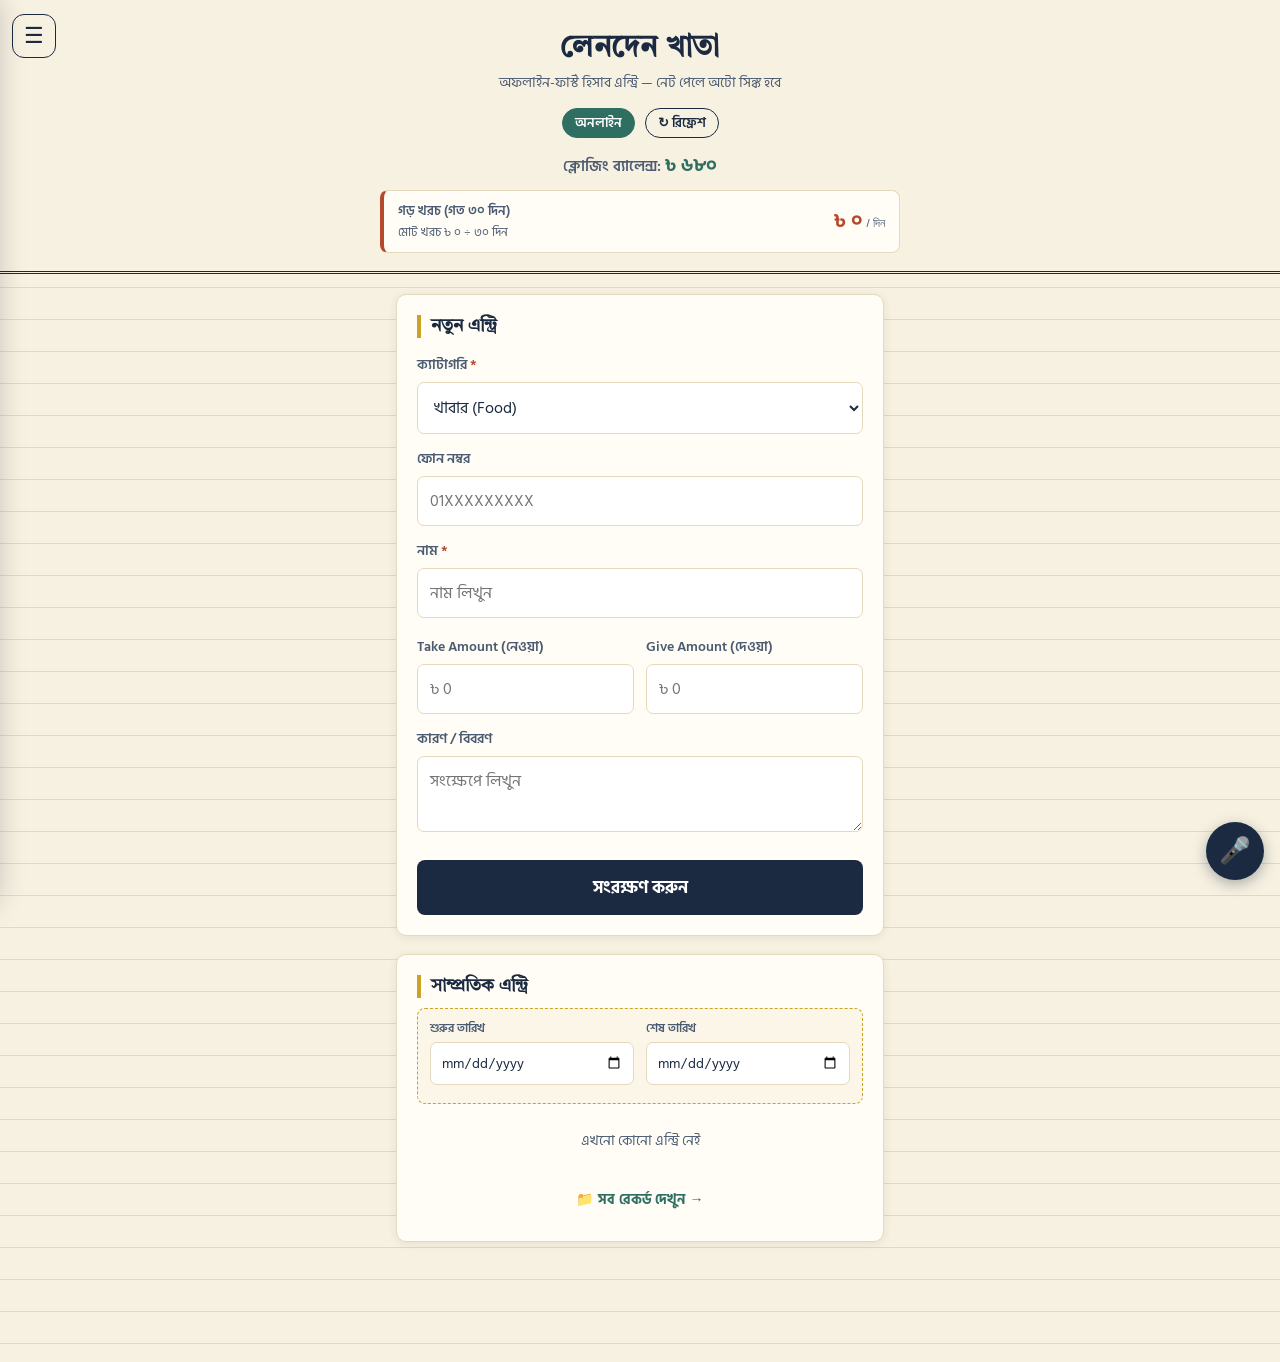
==== commit 32f6da78: "Add files via upload" ====
--- a/index (1).html
+++ b/index (1).html
@@ -6,6 +6,7 @@
 <meta name="theme-color" content="#1B2A41">
 <title>লেনদেন খাতা</title>
 <link rel="manifest" href="./manifest.json">
+<link rel="stylesheet" href="./common.css">
 <link rel="preconnect" href="https://fonts.googleapis.com">
 <link href="https://fonts.googleapis.com/css2?family=Tiro+Bangla&family=Hind+Siliguri:wght@400;500;600;700&display=swap" rel="stylesheet">
 <style>
@@ -31,6 +32,7 @@
     padding-bottom:100px;
   }
   header{
+    position:relative;
     padding:28px 20px 18px;
     text-align:center;
     border-bottom:3px double var(--ink);
@@ -81,6 +83,33 @@
   }
   #balanceBar b{font-size:1.15rem;color:var(--teal);}
   #balanceBar b.neg{color:var(--rust);}
+
+  /* গড় খরচ */
+  #avgBar{
+    max-width:520px;margin:10px auto 0;padding:10px 14px;
+    background:var(--card);border:1px solid var(--paper-line);border-left:4px solid var(--rust);
+    border-radius:8px;text-align:left;
+    display:flex;justify-content:space-between;align-items:center;gap:10px;
+  }
+  #avgBar .avg-title{font-size:.8rem;color:var(--ink-soft);font-weight:600;}
+  #avgBar .avg-sub{font-size:.72rem;color:var(--ink-soft);margin-top:2px;}
+  #avgBar .avg-val{font-size:1.2rem;font-weight:700;color:var(--rust);white-space:nowrap;}
+  #avgBar .avg-val small{font-size:.72rem;font-weight:500;color:var(--ink-soft);}
+
+  /* নেভিগেশন বাটন */
+  .nav-links{
+    max-width:520px;margin:12px auto 0;
+    display:grid;grid-template-columns:1fr 1fr;gap:10px;
+  }
+  .navbtn{
+    display:block;text-decoration:none;text-align:center;
+    padding:11px 8px;border-radius:8px;font-weight:700;font-size:.9rem;
+    font-family:inherit;color:#fff;border:none;
+    box-shadow:0 2px 6px rgba(27,42,65,.18);
+  }
+  .navbtn.pay{background:var(--rust);}
+  .navbtn.recv{background:var(--teal);}
+  .navbtn:active{transform:scale(.98);}
 
   .filter-box{
     margin:0 0 12px;padding:10px 12px;background:#FBF6E8;
@@ -166,6 +195,7 @@
 <body>
 
 <header>
+  <button type="button" class="menu-btn" id="menuBtn" aria-label="মেনু" style="position:absolute;left:12px;top:14px;">☰</button>
   <h1>লেনদেন খাতা</h1>
   <p>অফলাইন-ফার্স্ট হিসাব এন্ট্রি — নেট পেলে অটো সিঙ্ক হবে</p>
   <div id="status-bar">
@@ -174,6 +204,15 @@
     <button type="button" id="refreshBtn" class="pill refresh">↻ রিফ্রেশ</button>
   </div>
   <div id="balanceBar">ক্লোজিং ব্যালেন্স: <b id="balanceVal">৳ ০</b></div>
+
+  <div id="avgBar">
+    <div>
+      <div class="avg-title">গড় খরচ (গত ৩০ দিন)</div>
+      <div class="avg-sub" id="avgSub">মোট খরচ ৳ ০ ÷ ৩০ দিন</div>
+    </div>
+    <div class="avg-val"><span id="avgVal">৳ ০</span> <small>/ দিন</small></div>
+  </div>
+
 </header>
 
 <main>
@@ -233,6 +272,7 @@
       </div>
     </div>
     <div id="entryList"></div>
+    <a href="./records.html" style="display:block;text-align:center;margin-top:12px;font-weight:700;font-size:.88rem;color:var(--teal);text-decoration:none;padding:10px;">📁 সব রেকর্ড দেখুন →</a>
   </div>
 </main>
 
@@ -240,10 +280,11 @@
 <button type="button" id="voiceFab" aria-label="ভয়েস এন্ট্রি">🎤</button>
 <div id="toast"></div>
 
+<script src="./common.js"></script>
 <script>
 /* ================== কনফিগ ================== */
 // এখানে আপনার Deploy করা Apps Script Web App URL বসান
-const APPS_SCRIPT_URL = 'https://script.google.com/macros/s/AKfycbyZnIeZvuDSMK1JLPseCacLXDv7cpsm4pfjBsElm9SwBecj0oipx8O3aHS1PeA_FQvZ/exec';
+// Apps Script URL ও Google Client ID এখন common.js-এর CFG-তে আছে
 const SENDER_NAME = 'সোহেল রানা';
 // Sheet-এর 'My Inventory' শিটের G2 ঘরের শুরুর ব্যালেন্স (ক্লোজিং ব্যালেন্সে যোগ হয়)
 const OPENING_BALANCE = 680;
@@ -260,11 +301,11 @@
 const PHONE_REQUIRED = ['Giving Loan','Loan Paid','Taking Loan','Loan Repaid','Credit Purchase','Credit Purchase Loan Paid'];
 const SMS_ALLOWED = PHONE_REQUIRED; // একই লিস্ট
 
-// নামের ড্রপডাউনে কাদের দেখাবে:
-// 'iOwe'    = যাদের কাছে আমি ঋণী (তারা আমার কাছে টাকা পাবে)
-// 'theyOwe' = যারা আমার কাছে ঋণী
-// দুটোতেই "আমার কাছে যারা টাকা পাবে" চাইলে 'Loan Repaid' এর মান 'iOwe' করে দিন।
-const PERSON_PICK = { 'Loan Paid': 'iOwe', 'Loan Repaid': 'theyOwe' };
+// এই ক্যাটাগরিগুলোতে নামের ঘর ড্রপডাউন হয়ে যাবে, আগে যাদের সাথে লেনদেন হয়েছে তাদের নাম+ফোন সেখানে থাকবে
+const PERSON_PICK_CATEGORIES = ['Loan Repaid', 'Loan Paid', 'Credit Purchase Loan Paid'];
+// গড় খরচ হিসাবে যে ক্যাটাগরিগুলোর Give Amount ধরা হবে (ঋণ/বাকি/সঞ্চয় বাদ)
+const EXPENSE_CATEGORIES = ['Food','Gifts','Health/Medical','Transportation','Personal','Net & Electricity Bill','Travel','Donate','Other'];
+const AVG_DAYS = 30;
 let entriesCache = [];
 
 const SMS_TEMPLATES = {
@@ -276,80 +317,8 @@
   'Credit Purchase Loan Paid': (name, amt) => `ধন্যবাদ, ${name}।\nআপনাকে জানানো যাচ্ছে যে, ${SENDER_NAME} আপনার কাছ থেকে বাকিতে ক্রয় করা পণ্যের জন্য বকেয়া ${amt} টাকা পরিশোধ করেছেন।\nইনশাআল্লাহ ভবিষ্যতেও আমাদের এই সুন্দর লেনদেন সম্পর্ক বজায় থাকবে।\nআপনার সহযোগিতা ও বিশ্বাসের জন্য আন্তরিক ধন্যবাদ।`
 };
 
-/* ================== IndexedDB ================== */
-let db;
-function openDB(){
-  return new Promise((resolve, reject) => {
-    const req = indexedDB.open('ledgerDB', 1);
-    req.onupgradeneeded = () => {
-      const d = req.result;
-      if(!d.objectStoreNames.contains('entries')){
-        const store = d.createObjectStore('entries', {keyPath:'id', autoIncrement:true});
-        store.createIndex('synced', 'synced');
-      }
-    };
-    req.onsuccess = () => { db = req.result; resolve(db); };
-    req.onerror = () => reject(req.error);
-  });
-}
-function txStore(mode='readonly'){
-  return db.transaction('entries', mode).objectStore('entries');
-}
-function addEntry(entry){
-  return new Promise((res, rej) => {
-    const r = txStore('readwrite').add(entry);
-    r.onsuccess = () => res(r.result);
-    r.onerror = () => rej(r.error);
-  });
-}
-function getAllEntries(){
-  return new Promise((res, rej) => {
-    const r = txStore().getAll();
-    r.onsuccess = () => res(r.result.sort((a, b) => (Date.parse(b.dateTime) || 0) - (Date.parse(a.dateTime) || 0)));
-    r.onerror = () => rej(r.error);
-  });
-}
-function markSynced(id){
-  return new Promise((res, rej) => {
-    const store = txStore('readwrite');
-    const g = store.get(id);
-    g.onsuccess = () => {
-      const val = g.result;
-      if(!val) return res();
-      val.synced = true;
-      const p = store.put(val);
-      p.onsuccess = () => res();
-      p.onerror = () => rej(p.error);
-    };
-    g.onerror = () => rej(g.error);
-  });
-}
-
-// Sheet থেকে আনা তালিকা দিয়ে সিঙ্কড এন্ট্রি বদলে ফেলে (পেন্ডিং এন্ট্রি অক্ষত থাকে)
-function replaceSynced(rows){
-  return new Promise((res, rej) => {
-    const tx = db.transaction('entries', 'readwrite');
-    const store = tx.objectStore('entries');
-    const req = store.getAll();
-    req.onsuccess = () => {
-      req.result.forEach(e => { if(e.synced) store.delete(e.id); });
-      rows.forEach(r => store.add({
-        dateTime: r.dateTime || new Date(0).toISOString(),
-        category: r.category || '',
-        name: r.name || '',
-        phone: r.phone || '',
-        takeAmount: r.takeAmount === '' || r.takeAmount == null ? '' : String(r.takeAmount),
-        giveAmount: r.giveAmount === '' || r.giveAmount == null ? '' : String(r.giveAmount),
-        reason: r.reason || '',
-        synced: true,
-        fromSheet: true
-      }));
-    };
-    tx.oncomplete = () => res();
-    tx.onerror = () => rej(tx.error);
-    tx.onabort = () => rej(tx.error);
-  });
-}
+/* ================== IndexedDB / Sync (common.js থেকে) ================== */
+const { addEntry, getAllEntries, syncAll, pullFromSheet, syncAndPull, makeUid } = LDK;
 
 /* ================== UI Init ================== */
 const $ = (id) => document.getElementById(id);
@@ -379,11 +348,11 @@
   const phone = $('phone').value.trim();
   $('phoneHint').textContent = '';
   $('phoneHint').className = 'hint';
-  if(phone.length < 6 || !navigator.onLine || APPS_SCRIPT_URL.includes('PASTE_')) return;
+  if(phone.length < 6 || !LDK.canSync()) return;
   phoneTimer = setTimeout(async () => {
     try{
       $('phoneHint').textContent = 'চেক করা হচ্ছে...';
-      const res = await fetch(`${APPS_SCRIPT_URL}?action=checkPhone&phone=${encodeURIComponent(phone)}`);
+      const res = await fetch(`${LDK.CFG.APPS_SCRIPT_URL}?action=checkPhone&phone=${encodeURIComponent(phone)}${LDK.authQS()}`);
       const data = await res.json();
       if(data.found){
         $('name').value = data.name;
@@ -417,7 +386,8 @@
   const entry = {
     dateTime: new Date().toISOString(),
     category: cat, name, phone, takeAmount, giveAmount, reason,
-    synced: false
+    synced: false,
+    uid: makeUid() // Sheet-এ একই এন্ট্রি একাধিকবার বসা ঠেকাতে
   };
   const id = await addEntry(entry);
   await renderEntries();
@@ -443,61 +413,6 @@
   return `sms:${phone}?body=${encodeURIComponent(msg)}`;
 }
 
-/* ================== Sync ================== */
-// syncAll ও pull একসাথে না চলার জন্য সিরিয়াল লক
-let lockChain = Promise.resolve();
-function withLock(fn){
-  const p = lockChain.then(fn, fn);
-  lockChain = p.catch(() => {});
-  return p;
-}
-function syncAll(){ return withLock(_syncAll); }
-function pullFromSheet(){ return withLock(_pullFromSheet); }
-async function syncAndPull(){
-  await syncAll();
-  await pullFromSheet();
-}
-
-let lastPull = 0;
-async function _pullFromSheet(){
-  if(!navigator.onLine || APPS_SCRIPT_URL.includes('PASTE_')) return false;
-  try{
-    const res = await fetch(`${APPS_SCRIPT_URL}?action=getEntries`);
-    const data = await res.json();
-    if(!data || !data.success || !Array.isArray(data.entries)) return false;
-    await replaceSynced(data.entries);
-    lastPull = Date.now();
-    await renderEntries();
-    return true;
-  }catch(err){
-    return false;
-  }
-}
-
-async function _syncAll(){
-  const all = await getAllEntries();
-  const pending = all.filter(x => !x.synced);
-  updatePendingPill(pending.length);
-  if(APPS_SCRIPT_URL.includes('PASTE_')) return; // এখনো কনফিগার করা হয়নি
-
-  for(const entry of pending){
-    try{
-      const res = await fetch(APPS_SCRIPT_URL, {
-        method: 'POST',
-        headers: {'Content-Type': 'text/plain;charset=utf-8'}, // preflight এড়াতে
-        body: JSON.stringify({ action: 'submitForm', ...entry })
-      });
-      const data = await res.json();
-      if(data && data.success){
-        await markSynced(entry.id);
-      }
-    }catch(err){
-      break; // নেট সমস্যা হলে থামিয়ে দাও, পরে আবার চেষ্টা হবে
-    }
-  }
-  await renderEntries();
-}
-
 /* ================== ব্যালেন্স ও ব্যক্তি-তালিকা ================== */
 const amtOf = (e) => Number(e.takeAmount || e.giveAmount || 0) || 0;
 const bn = (n) => Number(n).toLocaleString('bn-BD');
@@ -511,26 +426,24 @@
   el.className = bal < 0 ? 'neg' : '';
 }
 
-function computePeople(all, mode){
-  const plus  = mode === 'iOwe' ? 'Taking Loan' : 'Giving Loan';
-  const minus = mode === 'iOwe' ? 'Loan Paid'   : 'Loan Repaid';
-  const map = {};
-  all.slice().reverse().forEach(e => { // পুরনো থেকে নতুন
-    if(e.category !== plus && e.category !== minus) return;
-    const key = e.phone || e.name;
-    if(!key) return;
-    const p = map[key] || (map[key] = {name: e.name, phone: e.phone || '', bal: 0});
-    if(e.name) p.name = e.name;
-    if(e.phone) p.phone = e.phone;
-    p.bal += (e.category === plus ? 1 : -1) * amtOf(e);
+// গত ৩০ দিনের গড় দৈনিক খরচ
+function updateAverage(all){
+  const cutoff = Date.now() - AVG_DAYS * 24 * 60 * 60 * 1000;
+  let total = 0;
+  all.forEach(e => {
+    if(!EXPENSE_CATEGORIES.includes(e.category)) return;
+    const t = Date.parse(e.dateTime);
+    if(!t || t < cutoff) return;
+    total += Number(e.giveAmount) || 0;
   });
-  return Object.values(map).filter(p => p.bal > 0).sort((a, b) => b.bal - a.bal);
+  $('avgVal').textContent = '৳ ' + bn(Math.round(total / AVG_DAYS));
+  $('avgSub').textContent = `মোট খরচ ৳ ${bn(total)} ÷ ${bn(AVG_DAYS)} দিন`;
 }
 
 function applyNameMode(){
-  const mode = PERSON_PICK[categorySel.value];
+  const active = PERSON_PICK_CATEGORIES.includes(categorySel.value);
   const sel = $('nameSelect'), input = $('name');
-  if(!mode){
+  if(!active){
     sel.style.display = 'none'; sel.required = false;
     input.style.display = ''; input.required = true;
     return;
@@ -542,27 +455,25 @@
 }
 
 function refreshNameSelect(){
-  const mode = PERSON_PICK[categorySel.value];
+  const active = PERSON_PICK_CATEGORIES.includes(categorySel.value);
   const sel = $('nameSelect');
-  if(!mode){
+  if(!active){
     $('nameHint').textContent = '';
     applyNameMode();
     return;
   }
-  const people = computePeople(entriesCache, mode);
+  const people = knownPeople().slice().sort((a, b) => a.name.localeCompare(b.name, 'bn'));
   const prev = sel.value;
   sel.innerHTML = '';
-  sel.add(new Option(people.length ? '— নাম বাছাই করুন —' : 'কোনো বকেয়া নেই', ''));
+  sel.add(new Option(people.length ? '— নাম বাছাই করুন —' : 'এখনো কারো সাথে লেনদেন নেই', ''));
   people.forEach(p => {
-    const o = new Option(`${p.name} — ৳${bn(p.bal)}`, p.name);
+    const o = new Option(p.phone ? `${p.name} — ${p.phone}` : p.name, p.name);
     o.dataset.phone = p.phone;
     sel.add(o);
   });
   sel.add(new Option('✎ অন্য নাম লিখুন', '__other__'));
   if([...sel.options].some(o => o.value === prev)) sel.value = prev;
-  $('nameHint').textContent = mode === 'iOwe'
-    ? 'যাদের কাছে আপনি ঋণী (তারা আপনার কাছে টাকা পাবে)'
-    : 'যারা আপনার কাছে ঋণী';
+  $('nameHint').textContent = 'আগে যাদের সাথে লেনদেন হয়েছে তাদের তালিকা';
   $('nameHint').className = 'hint';
   applyNameMode();
 }
@@ -575,14 +486,14 @@
 });
 
 function getNameValue(){
-  if(PERSON_PICK[categorySel.value] && $('nameSelect').value !== '__other__'){
+  if(PERSON_PICK_CATEGORIES.includes(categorySel.value) && $('nameSelect').value !== '__other__'){
     return $('nameSelect').value;
   }
   return $('name').value.trim();
 }
 
 function setNameValue(name, phone){
-  if(PERSON_PICK[categorySel.value]){
+  if(PERSON_PICK_CATEGORIES.includes(categorySel.value)){
     const sel = $('nameSelect');
     const opt = [...sel.options].find(o => o.value === name);
     if(opt){
@@ -616,6 +527,7 @@
   entriesCache = all;
   updatePendingPill(all.filter(x => !x.synced).length);
   updateBalance(all);
+  updateAverage(all);
   refreshNameSelect();
 
   let from = fromDate.value, to = toDate.value;
@@ -755,7 +667,7 @@
   $('giveAmount').value = (field === 'give' && amount) ? amount : '';
   $('reason').value = text;
   if(person) setNameValue(person.name, person.phone);
-  else { $('phone').value = ''; if(!PERSON_PICK[cat]) $('name').value = ''; }
+  else { $('phone').value = ''; if(!PERSON_PICK_CATEGORIES.includes(cat)) $('name').value = ''; }
 
   $('entryForm').scrollIntoView({behavior: 'smooth', block: 'start'});
   toast('ভয়েস থেকে ফর্ম পূরণ হয়েছে — যাচাই করে সংরক্ষণ করুন');
@@ -819,7 +731,7 @@
 }
 window.addEventListener('online', () => { updateNetPill(); syncAndPull(); });
 document.addEventListener('visibilitychange', () => {
-  if(document.visibilityState === 'visible' && navigator.onLine && Date.now() - lastPull > 60000) syncAndPull();
+  if(document.visibilityState === 'visible' && navigator.onLine && Date.now() - LDK.getLastPull() > 60000) syncAndPull();
 });
 $('refreshBtn').addEventListener('click', async () => {
   if(!navigator.onLine){ toast('ইন্টারনেট নেই'); return; }
@@ -841,7 +753,9 @@
 
 /* ================== Init ================== */
 (async function init(){
-  await openDB();
+  await LDK.boot();
+  LDK.onChange = renderEntries;
+  LDK.onPending = updatePendingPill;
   updateNetPill();
   await renderEntries();
   if(navigator.onLine) syncAndPull();
--- a/common.css
+++ b/common.css
@@ -0,0 +1,101 @@
+/* common.css — drawer, login gate, toast, touch-friendly basics */
+html{-webkit-text-size-adjust:100%;}
+button,a,select,input,textarea{touch-action:manipulation;-webkit-tap-highlight-color:transparent;}
+
+.menu-btn{
+  display:inline-flex;align-items:center;justify-content:center;
+  width:44px;height:44px;border-radius:12px;cursor:pointer;
+  font-size:1.4rem;line-height:1;font-family:inherit;
+  background:transparent;color:var(--ink,#1B2A41);
+  border:1.5px solid var(--ink,#1B2A41);
+}
+.menu-btn:active{transform:scale(.95);}
+
+#drawerOverlay{
+  position:fixed;inset:0;background:rgba(15,23,35,.55);
+  opacity:0;pointer-events:none;transition:opacity .25s;z-index:90;
+}
+#drawer{
+  position:fixed;top:0;left:0;bottom:0;width:min(310px,86vw);
+  background:var(--card,#FFFDF6);z-index:100;display:flex;flex-direction:column;
+  transform:translateX(-104%);transition:transform .28s cubic-bezier(.2,.8,.2,1);
+  box-shadow:6px 0 28px rgba(15,23,35,.3);
+  font-family:'Hind Siliguri',sans-serif;color:var(--ink,#1B2A41);
+  padding-bottom:env(safe-area-inset-bottom,0px);
+}
+body.drawer-open #drawer{transform:none;}
+body.drawer-open #drawerOverlay{opacity:1;pointer-events:auto;}
+body.drawer-open{overflow:hidden;}
+
+.dr-head{
+  display:flex;align-items:center;gap:12px;
+  padding:calc(22px + env(safe-area-inset-top,0px)) 18px 18px;
+  background:linear-gradient(135deg,#1B2A41 0%,#2c4264 100%);color:#fff;
+}
+.dr-avatar{
+  width:46px;height:46px;border-radius:50%;background:#C9A227;color:#1B2A41;
+  display:flex;align-items:center;justify-content:center;font-weight:700;font-size:1.2rem;
+  overflow:hidden;flex:none;
+}
+.dr-avatar img{width:100%;height:100%;object-fit:cover;}
+.dr-who{min-width:0;}
+.dr-who b{display:block;font-size:1rem;white-space:nowrap;overflow:hidden;text-overflow:ellipsis;}
+.dr-who span{display:block;font-size:.74rem;opacity:.8;white-space:nowrap;overflow:hidden;text-overflow:ellipsis;}
+
+.dr-nav{flex:1;overflow-y:auto;padding:10px 10px 6px;}
+.dr-item{margin-bottom:4px;border-radius:12px;}
+.dr-row{display:flex;align-items:stretch;}
+.dr-link{
+  flex:1;display:flex;align-items:center;gap:12px;
+  min-height:48px;padding:0 12px;border-radius:12px;
+  text-decoration:none;color:inherit;font-weight:600;font-size:.98rem;
+}
+.dr-ico{font-size:1.2rem;width:26px;text-align:center;}
+.dr-item.active > .dr-row .dr-link{background:#F1EBD6;color:#1B2A41;}
+.dr-chev{
+  width:48px;border:none;background:transparent;cursor:pointer;font-size:1rem;color:#4B5B72;
+  transition:transform .2s;
+}
+.dr-item.open > .dr-row .dr-chev{transform:rotate(180deg);}
+.dr-subs{display:none;margin:2px 0 6px 38px;border-left:2px solid #E4D9BC;}
+.dr-item.open .dr-subs{display:block;}
+.dr-sub{
+  display:flex;align-items:center;min-height:42px;padding:0 14px;
+  text-decoration:none;color:#4B5B72;font-size:.9rem;font-weight:500;border-radius:0 10px 10px 0;
+}
+.dr-sub.active{color:#2F6F62;font-weight:700;background:#E4F1EC;}
+.dr-foot{padding:10px 14px 14px;border-top:1px solid #E4D9BC;}
+.dr-foot button{
+  width:100%;min-height:46px;border-radius:10px;border:1.5px solid #B5482D;
+  background:transparent;color:#B5482D;font-family:inherit;font-weight:700;font-size:.95rem;cursor:pointer;
+}
+
+/* Login gate */
+#loginGate{
+  position:fixed;inset:0;z-index:300;display:flex;align-items:center;justify-content:center;padding:20px;
+  background:#F7F1E1;font-family:'Hind Siliguri',sans-serif;color:#1B2A41;
+}
+.lg-card{
+  width:100%;max-width:380px;text-align:center;background:#FFFDF6;border:1px solid #E4D9BC;
+  border-radius:16px;padding:32px 22px;box-shadow:0 8px 30px rgba(27,42,65,.12);
+}
+.lg-logo{
+  width:64px;height:64px;border-radius:16px;margin:0 auto 12px;background:#1B2A41;color:#C9A227;
+  display:flex;align-items:center;justify-content:center;font-size:2.2rem;font-weight:700;
+}
+.lg-card h1{font-family:'Tiro Bangla',serif;font-size:1.7rem;margin:0 0 6px;}
+.lg-card p{margin:0 0 20px;color:#4B5B72;font-size:.9rem;}
+.lg-btn{display:flex;justify-content:center;min-height:44px;}
+.lg-msg{color:#B5482D;font-size:.85rem;margin-top:12px;}
+.lg-retry{
+  margin-top:10px;min-height:44px;padding:0 18px;border-radius:10px;border:1.5px solid #1B2A41;
+  background:transparent;font-family:inherit;font-weight:600;cursor:pointer;color:#1B2A41;
+}
+.lg-card small{display:block;margin-top:20px;color:#4B5B72;font-size:.74rem;}
+
+#toast{
+  position:fixed;bottom:calc(18px + env(safe-area-inset-bottom,0px));left:50%;transform:translateX(-50%);
+  background:#1B2A41;color:#fff;padding:10px 18px;border-radius:8px;max-width:90vw;text-align:center;
+  font-size:.85rem;opacity:0;pointer-events:none;transition:opacity .25s;z-index:250;
+}
+#toast.show{opacity:1;}
